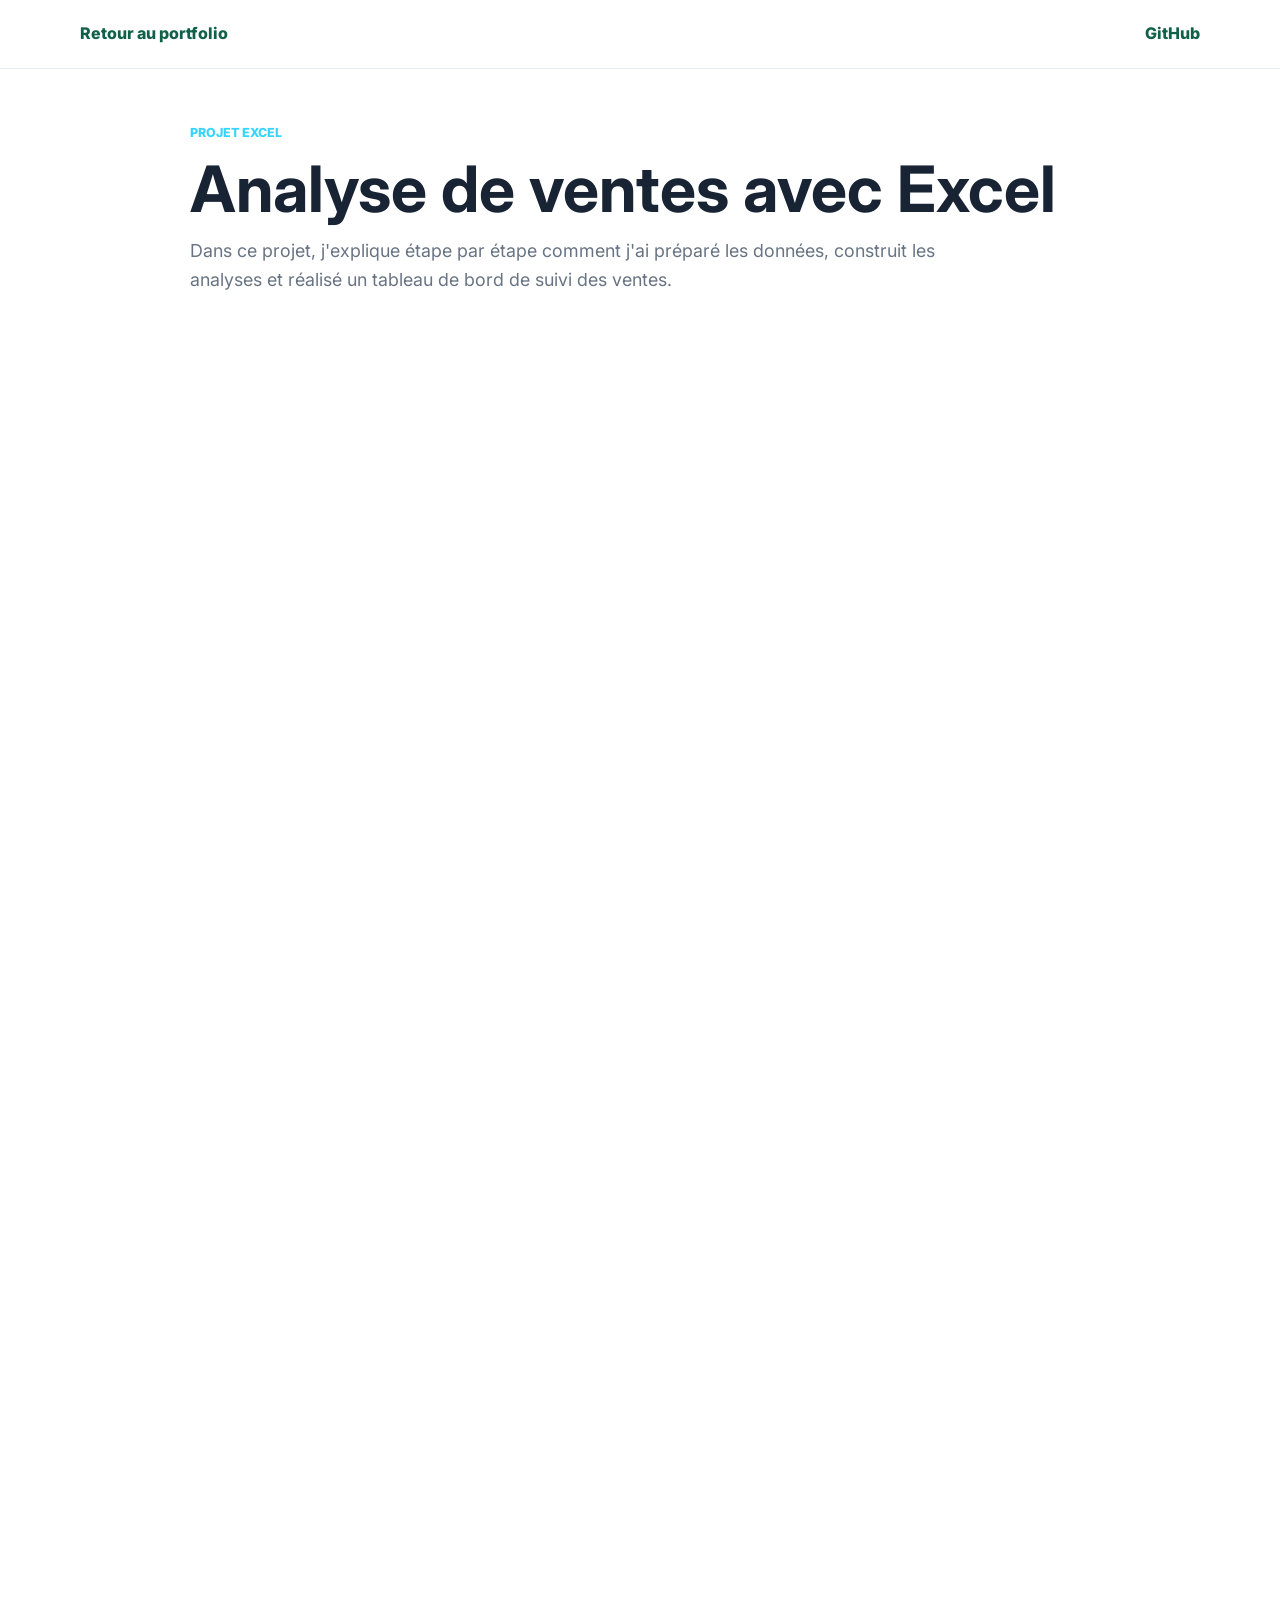
==== projects/ventes-excel/index.html @ cf4b1bf0 "Organise portfolio project structure" ====
﻿<!DOCTYPE html>
<html lang="fr">
  <head>
    <meta charset="UTF-8" />
    <meta name="viewport" content="width=device-width, initial-scale=1.0" />
    <meta
      name="description"
      content="Projet Excel d'analyse de ventes : explication pas a pas avec captures du fichier et du tableau de bord."
    />
    <title>Projet Excel | Analyse de ventes</title>
    <link rel="preconnect" href="https://fonts.googleapis.com" />
    <link rel="preconnect" href="https://fonts.gstatic.com" crossorigin />
    <link
      href="https://fonts.googleapis.com/css2?family=Inter:wght@400;500;600;700;800&display=swap"
      rel="stylesheet"
    />
    <link rel="stylesheet" href="../../style.css" />
  </head>
  <body class="simple-case-page">
    <header class="simple-case-header">
      <div class="container simple-case-header__inner">
        <a href="../../index.html#projects" class="simple-back-link">Retour au portfolio</a>
        <a
          href="https://github.com/moisevictoire/Sales-Analysis-Excel"
          target="_blank"
          rel="noreferrer"
          class="simple-back-link"
        >GitHub</a>
      </div>
    </header>

    <main class="simple-case">
      <section class="container simple-case-intro">
        <p class="eyebrow">Projet Excel</p>
        <h1>Analyse de ventes avec Excel</h1>
        <p>
          Dans ce projet, j'explique étape par étape comment j'ai préparé les
          données, construit les analyses et réalisé un tableau de bord de suivi
          des ventes.
        </p>
      </section>

      <section class="container simple-step">
        <div class="simple-step__text">
          <p>
            <strong>L'objectif :</strong> pour ce projet, j'ai utilisé un dataset
            provenant de Kaggle afin de m'entraîner sur un cas concret d'analyse
            commerciale.
          </p>
          <p>
            Mon but était de transformer des données brutes en un tableau de bord
            simple à lire, capable d'aider à suivre le chiffre d'affaires, les
            volumes vendus, la rentabilité et les zones géographiques les plus
            performantes.
          </p>
        </div>
        <figure class="simple-step__image">
          <img src="images/donnees-brutes-tableur.png" alt="Données brutes du projet Excel" />
        </figure>
      </section>

      <section class="container simple-step">
        <div class="simple-step__text">
          <p>
            <strong>Présentation des colonnes :</strong> le fichier contient des
            informations utiles pour comprendre les ventes : les produits, les
            catégories, les pays ou régions, les quantités vendues, le chiffre
            d'affaires, les coûts et les bénéfices.
          </p>
          <p>
            Ces colonnes m'ont permis de construire plusieurs axes d'analyse :
            performance commerciale, rentabilité, répartition géographique et
            comparaison des produits.
          </p>
        </div>
        <figure class="simple-step__image">
          <img src="images/avant-formatage.png" alt="Aperçu des colonnes avant formatage" />
        </figure>
      </section>

      <section class="container simple-step">
        <div class="simple-step__text">
          <p>
            <strong>Formatage du fichier :</strong> j'ai commencé par rendre le
            fichier plus lisible afin d'avoir une meilleure vision des colonnes,
            des valeurs et des champs à analyser.
          </p>
          <p>
            Cette étape permet de passer d'un fichier brut à une base plus claire
            pour la suite de l'analyse.
          </p>
        </div>
        <figure class="simple-step__image">
          <img src="images/formats-fichier.png" alt="Formatage du fichier Excel" />
        </figure>
      </section>

      <section class="container simple-step">
        <div class="simple-step__text">
          <p>
            <strong>Renommage et colonnes calculées :</strong> j'ai renommé les
            colonnes pour les rendre plus compréhensibles, puis ajouté des colonnes
            utiles pour faciliter les calculs et les regroupements.
          </p>
          <p>
            Cette préparation rend les tableaux croisés dynamiques plus simples à
            construire et plus faciles à expliquer.
          </p>
        </div>
        <figure class="simple-step__image">
          <img
            src="images/colonne-renommee-colonne-calculee.png"
            alt="Renommage des colonnes et colonnes calculées dans Excel"
          />
        </figure>
      </section>

      <section class="container simple-step">
        <div class="simple-step__text">
          <p>
            <strong>Tableaux croisés dynamiques :</strong> j'ai utilisé les TCD
            pour résumer les ventes et obtenir rapidement des indicateurs utiles.
          </p>
          <p>
            Les tableaux croisés permettent de comparer les résultats par catégorie,
            zone ou période sans modifier la base de données source.
          </p>
        </div>
        <figure class="simple-step__image">
          <img src="images/tcd-resume.png" alt="Résumé des tableaux croisés dynamiques du projet Excel" />
        </figure>
      </section>

      <section class="container simple-step">
        <div class="simple-step__text">
          <p>
            <strong>Analyse de la rentabilité :</strong> cette étape m'a permis de
            comparer les ventes, les coûts et les marges pour identifier les axes
            les plus rentables.
          </p>
          <p>
            L'objectif est de ne pas regarder seulement le volume de ventes, mais
            aussi la performance réelle générée par l'activité.
          </p>
        </div>
        <figure class="simple-step__image">
          <img src="images/analyse-rentabilite.png" alt="Analyse de la rentabilité dans Excel" />
        </figure>
      </section>

      <section class="container simple-step">
        <div class="simple-step__text">
          <p>
            <strong>Analyse géographique :</strong> j'ai ensuite observé la
            performance commerciale par zone afin de repérer les régions les plus
            fortes et celles qui nécessitent plus d'attention.
          </p>
          <p>
            Cette lecture géographique aide à comprendre où se concentrent les
            opportunités commerciales.
          </p>
        </div>
        <figure class="simple-step__image">
          <img
            src="images/analyse-geo-performance-commerciale.png"
            alt="Analyse géographique et performance commerciale"
          />
        </figure>
      </section>

      <section class="container simple-step">
        <div class="simple-step__text">
          <p>
            <strong>Tableau de bord final :</strong> après la préparation et les
            analyses, j'ai créé un dashboard pour visualiser rapidement les
            indicateurs principaux du projet.
          </p>
          <p>
            Le tableau de bord permet d'identifier les tendances, les produits les
            plus vendus et les informations utiles pour prendre de meilleures
            décisions commerciales.
          </p>
        </div>
        <figure class="simple-step__image">
          <img src="images/tableau-bord.png" alt="Tableau de bord final du projet Excel" />
        </figure>
      </section>
    </main>
  </body>
</html>
---- style.css ----
﻿:root {
  --bg: #07111f;
  --surface: #0d1b2e;
  --surface-soft: #12233a;
  --text: #f8fbff;
  --muted: #a9b7c9;
  --line: rgba(255, 255, 255, 0.12);
  --accent: #36d5ff;
  --accent-2: #8a7cff;
  --shadow: 0 24px 70px rgba(0, 0, 0, 0.28);
  --radius: 8px;
}

[data-theme="light"] {
  --bg: #f7faff;
  --surface: #ffffff;
  --surface-soft: #eef5fb;
  --text: #0a1524;
  --muted: #5b6a7e;
  --line: rgba(9, 22, 39, 0.12);
  --shadow: 0 24px 70px rgba(25, 45, 70, 0.12);
}

* {
  box-sizing: border-box;
}

html {
  scroll-behavior: smooth;
}

body {
  margin: 0;
  background: var(--bg);
  color: var(--text);
  font-family: "Inter", Arial, sans-serif;
  line-height: 1.6;
  transition: background 0.3s ease, color 0.3s ease;
}

body.is-loading {
  overflow: hidden;
}

img {
  display: block;
  max-width: 100%;
}

a {
  color: inherit;
  text-decoration: none;
}

button,
input,
textarea {
  font: inherit;
}

.container {
  width: min(1120px, calc(100% - 40px));
  margin-inline: auto;
}

.loader {
  position: fixed;
  inset: 0;
  z-index: 1000;
  display: grid;
  place-items: center;
  background: #07111f;
  transition: opacity 0.4s ease, visibility 0.4s ease;
}

.loader.is-hidden {
  opacity: 0;
  visibility: hidden;
}

.loader__mark {
  display: flex;
  align-items: end;
  gap: 8px;
  height: 54px;
}

.loader__mark span {
  width: 10px;
  border-radius: 999px;
  background: linear-gradient(180deg, var(--accent), var(--accent-2));
  animation: loaderPulse 0.8s ease-in-out infinite alternate;
}

.loader__mark span:nth-child(1) {
  height: 24px;
}

.loader__mark span:nth-child(2) {
  height: 42px;
  animation-delay: 0.12s;
}

.loader__mark span:nth-child(3) {
  height: 32px;
  animation-delay: 0.24s;
}

@keyframes loaderPulse {
  from {
    transform: scaleY(0.5);
    opacity: 0.45;
  }

  to {
    transform: scaleY(1);
    opacity: 1;
  }
}

.site-header {
  position: sticky;
  top: 0;
  z-index: 100;
  border-bottom: 1px solid transparent;
  background: rgba(7, 17, 31, 0.7);
  backdrop-filter: blur(18px);
  transition: border-color 0.3s ease, background 0.3s ease;
}

[data-theme="light"] .site-header {
  background: rgba(247, 250, 255, 0.78);
}

.site-header.is-scrolled {
  border-color: var(--line);
}

.nav {
  width: min(1180px, calc(100% - 32px));
  min-height: 76px;
  margin-inline: auto;
  display: flex;
  align-items: center;
  justify-content: space-between;
  gap: 20px;
}

.brand,
.nav-menu,
.hero__actions,
.filters,
.contact-links,
.footer__inner {
  display: flex;
  align-items: center;
}

.brand {
  gap: 10px;
  font-weight: 800;
}

.brand__mark {
  display: grid;
  place-items: center;
  width: 42px;
  aspect-ratio: 1;
  border: 1px solid var(--line);
  border-radius: var(--radius);
  background: linear-gradient(135deg, rgba(54, 213, 255, 0.2), rgba(138, 124, 255, 0.18));
  color: var(--accent);
}

.nav-menu {
  gap: 24px;
  color: var(--muted);
  font-size: 0.94rem;
  font-weight: 600;
}

.nav-menu a {
  transition: color 0.2s ease;
}

.nav-menu a:hover {
  color: var(--text);
}

.theme-toggle,
.nav-toggle,
.back-to-top {
  border: 1px solid var(--line);
  background: var(--surface);
  color: var(--text);
  cursor: pointer;
}

.theme-toggle {
  width: 42px;
  aspect-ratio: 1;
  border-radius: var(--radius);
}

.nav-toggle {
  display: none;
  width: 42px;
  aspect-ratio: 1;
  border-radius: var(--radius);
}

.nav-toggle span {
  display: block;
  width: 18px;
  height: 2px;
  margin: 5px auto;
  background: var(--text);
}

.section {
  padding: 104px 0;
}

.hero {
  position: relative;
  min-height: calc(100vh - 76px);
  display: grid;
  align-items: center;
  overflow: hidden;
}

.hero__background {
  position: absolute;
  inset: 0;
  pointer-events: none;
  background:
    radial-gradient(circle at 82% 20%, rgba(54, 213, 255, 0.2), transparent 28%),
    radial-gradient(circle at 20% 80%, rgba(138, 124, 255, 0.16), transparent 26%),
    linear-gradient(180deg, transparent, rgba(255, 255, 255, 0.03));
}

.hero__grid {
  position: relative;
  display: grid;
  grid-template-columns: minmax(0, 1.05fr) minmax(320px, 0.95fr);
  align-items: center;
  gap: 68px;
}

.eyebrow {
  margin: 0 0 14px;
  color: var(--accent);
  font-size: 0.78rem;
  font-weight: 800;
  letter-spacing: 0;
  text-transform: uppercase;
}

h1,
h2,
h3,
p {
  margin-top: 0;
}

h1 {
  margin-bottom: 12px;
  font-size: clamp(3rem, 7vw, 5.8rem);
  line-height: 0.95;
  letter-spacing: 0;
}

h2 {
  margin-bottom: 0;
  font-size: clamp(2rem, 4vw, 3.15rem);
  line-height: 1.08;
  letter-spacing: 0;
}

h3 {
  margin-bottom: 10px;
  font-size: 1.12rem;
  line-height: 1.25;
}

.hero__title {
  margin-bottom: 22px;
  color: var(--accent);
  font-size: clamp(1.1rem, 2vw, 1.4rem);
  font-weight: 800;
}

.hero__lead {
  max-width: 650px;
  margin-bottom: 34px;
  color: var(--muted);
  font-size: 1.12rem;
}

.hero__actions {
  flex-wrap: wrap;
  gap: 14px;
}

.btn {
  display: inline-flex;
  align-items: center;
  justify-content: center;
  min-height: 48px;
  padding: 0 20px;
  border: 1px solid transparent;
  border-radius: var(--radius);
  font-weight: 800;
  transition: transform 0.2s ease, box-shadow 0.2s ease, border-color 0.2s ease;
}

.btn:hover {
  transform: translateY(-2px);
}

.btn--primary {
  background: linear-gradient(135deg, var(--accent), var(--accent-2));
  color: #06101d;
  box-shadow: 0 18px 45px rgba(54, 213, 255, 0.22);
}

.btn--secondary {
  border-color: var(--line);
  background: rgba(255, 255, 255, 0.04);
}

.hero__visual {
  position: relative;
  min-height: 560px;
}

.portrait-card {
  position: absolute;
  inset: 20px 34px 30px 20px;
  overflow: hidden;
  border: 1px solid var(--line);
  border-radius: var(--radius);
  background: var(--surface);
  box-shadow: var(--shadow);
}

.portrait-card img {
  width: 100%;
  height: 100%;
  object-fit: cover;
  filter: saturate(0.9) contrast(1.04);
}

.portrait-card::after {
  content: "";
  position: absolute;
  inset: 0;
  background: linear-gradient(180deg, transparent 42%, rgba(7, 17, 31, 0.84));
}

.portrait-card__badge,
.metric-panel {
  position: absolute;
  z-index: 2;
  border: 1px solid var(--line);
  border-radius: var(--radius);
  background: rgba(13, 27, 46, 0.82);
  backdrop-filter: blur(16px);
}

.portrait-card__badge {
  left: 22px;
  right: 22px;
  bottom: 22px;
  padding: 16px;
}

.portrait-card__badge span {
  color: var(--accent);
  font-size: 0.78rem;
  font-weight: 800;
  text-transform: uppercase;
}

.portrait-card__badge strong {
  display: block;
  margin-top: 4px;
}

.metric-panel {
  right: 0;
  bottom: 86px;
  width: 190px;
  padding: 16px;
  box-shadow: var(--shadow);
}

.metric-panel__row {
  display: flex;
  justify-content: space-between;
  margin-bottom: 14px;
  color: var(--muted);
}

.metric-panel__row strong {
  color: var(--accent);
}

.sparkline {
  display: flex;
  align-items: end;
  gap: 7px;
  height: 70px;
}

.sparkline span {
  flex: 1;
  border-radius: 999px 999px 0 0;
  background: linear-gradient(180deg, var(--accent), var(--accent-2));
}

.stats {
  border-block: 1px solid var(--line);
  background: var(--surface);
  padding: 30px 0;
}

.stats__grid {
  display: grid;
  grid-template-columns: repeat(4, 1fr);
  gap: 16px;
}

.stat {
  padding: 20px;
  border: 1px solid var(--line);
  border-radius: var(--radius);
  background: rgba(255, 255, 255, 0.03);
}

.stat strong {
  display: block;
  color: var(--accent);
  font-size: 2rem;
  line-height: 1;
}

.stat span {
  color: var(--muted);
  font-size: 0.92rem;
}

.section-grid {
  display: grid;
  grid-template-columns: 0.9fr 1.1fr;
  gap: 72px;
}

.section-copy {
  color: var(--muted);
  font-size: 1.05rem;
}

.section-copy p:last-child,
.contact__content p:last-child {
  margin-bottom: 0;
}

.section--muted {
  background: var(--surface);
}

.section-heading--center {
  max-width: 720px;
  margin: 0 auto 42px;
  text-align: center;
}

.section-heading--split {
  display: flex;
  align-items: end;
  justify-content: space-between;
  gap: 24px;
  margin-bottom: 42px;
}

.section-heading--split h2 {
  max-width: 760px;
}

.skills-grid {
  display: grid;
  grid-template-columns: repeat(3, 1fr);
  gap: 18px;
}

.skill-card {
  padding: 22px;
  border: 1px solid var(--line);
  border-radius: var(--radius);
  background: var(--bg);
}

.skill-card__top {
  display: flex;
  align-items: center;
  justify-content: space-between;
  gap: 16px;
  margin-bottom: 18px;
}

.skill-card__top h3 {
  margin: 0;
}

.skill-card__top span {
  color: var(--accent);
  font-weight: 800;
}

.skill-bar {
  height: 9px;
  overflow: hidden;
  border-radius: 999px;
  background: rgba(255, 255, 255, 0.08);
}

.skill-bar span {
  display: block;
  width: 0;
  height: 100%;
  border-radius: inherit;
  background: linear-gradient(90deg, var(--accent), var(--accent-2));
  transition: width 1.1s cubic-bezier(0.2, 0.8, 0.2, 1);
}

.skill-card.is-visible .skill-bar span {
  width: var(--skill-width);
}

.skill-tags {
  display: flex;
  flex-wrap: wrap;
  justify-content: center;
  gap: 12px;
  margin-top: 30px;
}

.skill-tags span,
.stack span {
  border: 1px solid var(--line);
  border-radius: 999px;
  color: var(--muted);
  font-size: 0.86rem;
}

.skill-tags span {
  padding: 9px 13px;
  background: rgba(255, 255, 255, 0.03);
}

.filters {
  flex-wrap: wrap;
  gap: 8px;
}

.filter-btn {
  min-height: 40px;
  padding: 0 14px;
  border: 1px solid var(--line);
  border-radius: var(--radius);
  background: transparent;
  color: var(--muted);
  cursor: pointer;
  font-weight: 800;
  transition: background 0.2s ease, color 0.2s ease, border-color 0.2s ease;
}

.filter-btn:hover,
.filter-btn.is-active {
  border-color: rgba(54, 213, 255, 0.55);
  background: rgba(54, 213, 255, 0.12);
  color: var(--text);
}

.projects-grid {
  display: grid;
  grid-template-columns: repeat(2, 1fr);
  gap: 22px;
}

.project-card {
  overflow: hidden;
  border: 1px solid var(--line);
  border-radius: var(--radius);
  background: var(--surface);
  box-shadow: var(--shadow);
  transition: transform 0.25s ease, border-color 0.25s ease, opacity 0.25s ease;
}

.project-card:hover {
  transform: translateY(-6px);
  border-color: rgba(54, 213, 255, 0.45);
}

.project-card.is-hidden {
  display: none;
}

.project-visual {
  position: relative;
  height: 230px;
  overflow: hidden;
  background:
    linear-gradient(135deg, rgba(54, 213, 255, 0.24), rgba(138, 124, 255, 0.2)),
    var(--surface-soft);
}

.project-visual--images {
  display: grid;
  grid-template-columns: 1fr 1fr;
  gap: 10px;
  padding: 14px;
}

.project-visual--single-image {
  padding: 0;
}

.project-image {
  width: 100%;
  height: 100%;
  min-height: 0;
  object-fit: cover;
  object-position: center top;
  border: 1px solid rgba(255, 255, 255, 0.18);
  border-radius: var(--radius);
  background: var(--surface);
}

.mockup-window {
  position: absolute;
  top: 22px;
  left: 22px;
  display: flex;
  gap: 6px;
}

.mockup-window span {
  width: 8px;
  aspect-ratio: 1;
  border-radius: 50%;
  background: rgba(255, 255, 255, 0.75);
}

.mockup-kpis {
  position: absolute;
  top: 58px;
  left: 22px;
  right: 22px;
  display: grid;
  grid-template-columns: repeat(2, 1fr);
  gap: 12px;
}

.mockup-kpis strong,
.query-card {
  border-radius: var(--radius);
  background: rgba(7, 17, 31, 0.68);
  color: white;
  padding: 16px;
}

.mockup-bars {
  position: absolute;
  left: 24px;
  right: 24px;
  bottom: 24px;
  display: flex;
  align-items: end;
  gap: 12px;
  height: 86px;
}

.mockup-bars span {
  flex: 1;
  border-radius: 6px 6px 0 0;
  background: rgba(255, 255, 255, 0.8);
}

.mockup-bars span:nth-child(1) {
  height: 45%;
}

.mockup-bars span:nth-child(2) {
  height: 72%;
}

.mockup-bars span:nth-child(3) {
  height: 56%;
}

.mockup-bars span:nth-child(4) {
  height: 90%;
}

.cluster {
  position: absolute;
  border-radius: 50%;
  background: rgba(255, 255, 255, 0.78);
  box-shadow: 0 0 0 18px rgba(255, 255, 255, 0.08);
}

.cluster--one {
  width: 72px;
  top: 54px;
  left: 62px;
  aspect-ratio: 1;
}

.cluster--two {
  width: 94px;
  right: 70px;
  top: 76px;
  aspect-ratio: 1;
}

.cluster--three {
  width: 54px;
  left: 44%;
  bottom: 44px;
  aspect-ratio: 1;
}

.mockup-line {
  position: absolute;
  left: 12%;
  right: 12%;
  bottom: 34px;
  height: 3px;
  background: rgba(255, 255, 255, 0.7);
  transform: rotate(-8deg);
}

.mockup-donut {
  position: absolute;
  left: 42px;
  top: 42px;
  width: 112px;
  aspect-ratio: 1;
  border-radius: 50%;
  background: conic-gradient(#fff 0 62%, rgba(255, 255, 255, 0.25) 62% 100%);
}

.mockup-donut::after {
  content: "";
  position: absolute;
  inset: 28px;
  border-radius: 50%;
  background: var(--surface-soft);
}

.mockup-table {
  position: absolute;
  right: 34px;
  top: 54px;
  width: 42%;
  display: grid;
  gap: 10px;
}

.mockup-table span,
.mockup-grid span {
  height: 14px;
  border-radius: 999px;
  background: rgba(255, 255, 255, 0.72);
}

.query-card {
  position: absolute;
  top: 42px;
  left: 34px;
  right: 34px;
  font-weight: 800;
}

.mockup-grid {
  position: absolute;
  left: 34px;
  right: 34px;
  bottom: 34px;
  display: grid;
  grid-template-columns: repeat(2, 1fr);
  gap: 12px;
}

.excel-sheet {
  position: absolute;
  top: 26px;
  left: 24px;
  width: 54%;
  display: grid;
  grid-template-columns: repeat(4, 1fr);
  gap: 7px;
  padding: 14px;
  border-radius: var(--radius);
  background: rgba(7, 17, 31, 0.62);
}

.excel-sheet span {
  height: 18px;
  border-radius: 4px;
  background: rgba(255, 255, 255, 0.68);
}

.excel-sheet span:nth-child(4n + 1) {
  background: rgba(54, 213, 255, 0.86);
}

.excel-chart {
  position: absolute;
  right: 26px;
  bottom: 26px;
  display: flex;
  align-items: end;
  gap: 8px;
  width: 34%;
  height: 112px;
  padding: 12px;
  border-radius: var(--radius);
  background: rgba(7, 17, 31, 0.54);
}

.excel-chart span {
  flex: 1;
  border-radius: 5px 5px 0 0;
  background: linear-gradient(180deg, #ffffff, rgba(255, 255, 255, 0.55));
}

.excel-kpi {
  position: absolute;
  left: 24px;
  bottom: 26px;
  min-width: 124px;
  padding: 12px 14px;
  border-radius: var(--radius);
  background: rgba(7, 17, 31, 0.68);
  color: white;
}

.excel-kpi small {
  display: block;
  color: rgba(255, 255, 255, 0.72);
  font-weight: 700;
}

.excel-kpi strong {
  display: block;
  font-size: 1.5rem;
  line-height: 1.1;
}

.project-card__body {
  padding: 24px;
}

.project-card__type {
  margin-bottom: 8px;
  color: var(--accent);
  font-size: 0.8rem;
  font-weight: 800;
  text-transform: uppercase;
}

.project-card__body p {
  color: var(--muted);
}

.stack {
  display: flex;
  flex-wrap: wrap;
  gap: 8px;
  margin: 18px 0 22px;
}

.stack span {
  padding: 6px 10px;
}

.project-link {
  color: var(--accent);
  font-weight: 800;
}


.project-status {
  display: inline-flex;
  align-items: center;
  justify-content: center;
  min-height: 40px;
  padding: 0 13px;
  border: 1px solid rgba(54, 213, 255, 0.38);
  border-radius: var(--radius);
  background: rgba(54, 213, 255, 0.1);
  color: var(--accent);
  font-weight: 800;
}
.project-actions {
  display: flex;
  flex-wrap: wrap;
  gap: 12px;
}

.project-actions .project-link {
  display: inline-flex;
  align-items: center;
  justify-content: center;
  min-height: 40px;
  padding: 0 13px;
  border-radius: var(--radius);
  background: rgba(54, 213, 255, 0.12);
}

.project-actions .project-link--outline {
  border: 1px solid var(--line);
  background: transparent;
  color: var(--text);
}

.case-nav {
  position: static;
  opacity: 1;
  visibility: visible;
  transform: none;
}

.case-hero {
  padding: 92px 0 76px;
  background:
    radial-gradient(circle at 80% 20%, rgba(54, 213, 255, 0.18), transparent 30%),
    var(--bg);
}

.case-hero__grid {
  display: grid;
  grid-template-columns: 0.85fr 1.15fr;
  align-items: center;
  gap: 42px;
}

.case-actions {
  display: flex;
  flex-wrap: wrap;
  gap: 14px;
}

.case-hero__image,
.case-gallery figure {
  overflow: hidden;
  margin: 0;
  border: 1px solid var(--line);
  border-radius: var(--radius);
  background: var(--surface);
  box-shadow: var(--shadow);
}

.case-hero__image img {
  width: 100%;
  height: 430px;
  object-fit: cover;
  object-position: center top;
}

.case-summary {
  display: grid;
  grid-template-columns: repeat(3, 1fr);
  gap: 18px;
}

.case-summary article,
.case-steps article {
  padding: 24px;
  border: 1px solid var(--line);
  border-radius: var(--radius);
  background: var(--bg);
}

.case-summary span {
  display: block;
  margin-bottom: 8px;
  color: var(--accent);
  font-size: 0.78rem;
  font-weight: 800;
  text-transform: uppercase;
}

.case-summary strong {
  display: block;
  margin-bottom: 8px;
  color: var(--text);
  font-size: 1.1rem;
}

.case-summary p,
.case-steps p,
.case-closing p {
  margin-bottom: 0;
  color: var(--muted);
}

.case-content {
  display: grid;
  grid-template-columns: 0.8fr 1.2fr;
  gap: 42px;
}

.case-steps {
  display: grid;
  gap: 16px;
}

.case-gallery {
  display: grid;
  grid-template-columns: repeat(3, 1fr);
  gap: 18px;
}

.case-gallery img {
  width: 100%;
  height: 230px;
  object-fit: cover;
  object-position: center top;
}

.case-gallery figcaption {
  padding: 14px 16px;
  color: var(--muted);
  font-weight: 700;
}

.case-closing {
  max-width: 820px;
}

.case-closing h2 {
  margin-bottom: 18px;
}

.simple-case-page {
  background: #ffffff;
  color: #263241;
}

.simple-case-header {
  position: sticky;
  top: 0;
  z-index: 20;
  border-bottom: 1px solid #e6ebf2;
  background: rgba(255, 255, 255, 0.92);
  backdrop-filter: blur(14px);
}

.simple-case-header__inner {
  min-height: 68px;
  display: flex;
  align-items: center;
  justify-content: space-between;
  gap: 16px;
}

.simple-back-link {
  color: #116149;
  font-weight: 800;
}

.simple-case {
  padding: 54px 0 80px;
}

.simple-case-intro {
  max-width: 900px;
  margin-bottom: 42px;
}

.simple-case-intro h1 {
  margin-bottom: 16px;
  color: #182333;
  font-size: clamp(2.2rem, 5vw, 4.2rem);
  line-height: 1;
}

.simple-case-intro p:not(.eyebrow) {
  max-width: 760px;
  color: #687483;
  font-size: 1.12rem;
}

.simple-step {
  display: grid;
  grid-template-columns: minmax(280px, 0.75fr) minmax(420px, 1.25fr);
  gap: 44px;
  align-items: start;
  padding: 34px 0;
}

.simple-step + .simple-step {
  border-top: 1px solid #edf1f6;
}

.simple-step__text {
  color: #687483;
  font-size: 1.08rem;
  line-height: 1.78;
}

.simple-step__text strong {
  color: #56616f;
  font-weight: 800;
}

.simple-step__image {
  margin: 0;
  overflow: hidden;
  border: 1px solid #e0e7ef;
  border-radius: 8px;
  background: #f7fafc;
}

.simple-step__image img {
  width: 100%;
  max-height: 560px;
  object-fit: contain;
  object-position: center top;
  background: #ffffff;
}

.timeline {
  position: relative;
  max-width: 820px;
  margin: 0 auto;
}

.timeline::before {
  content: "";
  position: absolute;
  top: 8px;
  bottom: 8px;
  left: 15px;
  width: 1px;
  background: var(--line);
}

.timeline-item {
  position: relative;
  display: grid;
  grid-template-columns: 32px 1fr;
  gap: 22px;
  padding-bottom: 32px;
}

.timeline-item:last-child {
  padding-bottom: 0;
}

.timeline-dot {
  position: relative;
  z-index: 1;
  width: 31px;
  aspect-ratio: 1;
  border: 8px solid var(--surface);
  border-radius: 50%;
  background: linear-gradient(135deg, var(--accent), var(--accent-2));
}

.timeline-item div {
  padding: 22px;
  border: 1px solid var(--line);
  border-radius: var(--radius);
  background: var(--bg);
}

.timeline-item p {
  margin: 0;
  color: var(--muted);
}

.contact__grid {
  display: grid;
  grid-template-columns: 0.9fr 1.1fr;
  gap: 42px;
  align-items: start;
}

.contact__content p {
  color: var(--muted);
}

.contact-links {
  flex-wrap: wrap;
  gap: 10px;
  margin-top: 26px;
}

.contact-links a {
  display: inline-flex;
  align-items: center;
  gap: 8px;
  padding: 10px 13px;
  border: 1px solid var(--line);
  border-radius: var(--radius);
  color: var(--muted);
  transition: color 0.2s ease, border-color 0.2s ease;
}

.contact-links a:hover {
  border-color: rgba(54, 213, 255, 0.5);
  color: var(--text);
}

.contact-form {
  display: grid;
  gap: 16px;
  padding: 26px;
  border: 1px solid var(--line);
  border-radius: var(--radius);
  background: var(--surface);
  box-shadow: var(--shadow);
}

.contact-form label {
  display: grid;
  gap: 8px;
  color: var(--muted);
  font-size: 0.92rem;
  font-weight: 700;
}

.contact-form input,
.contact-form textarea {
  width: 100%;
  border: 1px solid var(--line);
  border-radius: var(--radius);
  background: var(--bg);
  color: var(--text);
  outline: none;
  padding: 13px 14px;
  transition: border-color 0.2s ease, box-shadow 0.2s ease;
}

.contact-form textarea {
  resize: vertical;
}

.contact-form input:focus,
.contact-form textarea:focus {
  border-color: rgba(54, 213, 255, 0.7);
  box-shadow: 0 0 0 4px rgba(54, 213, 255, 0.12);
}

.form-status {
  min-height: 24px;
  margin: 0;
  color: var(--accent);
  font-weight: 700;
}

.footer {
  border-top: 1px solid var(--line);
  padding: 34px 0 24px;
  color: var(--muted);
}

.footer__inner {
  display: grid;
  grid-template-columns: 1fr 1.2fr 1fr;
  align-items: start;
  justify-content: space-between;
  gap: 28px;
}
.footer__inner--closing {
  display: block;
}

.footer__closing {
  max-width: 780px;
}

.footer__closing p {
  margin: 0;
}

.footer__closing p + p {
  margin-top: 10px;
}

.footer__thanks {
  color: var(--text);
  font-size: 1.08rem;
  font-weight: 800;
}

.footer__brand {
  display: inline-block;
  margin-bottom: 4px;
  color: var(--text);
  font-size: 1.08rem;
  font-weight: 800;
}

.footer p,
.footer__contact {
  margin: 0;
}

.footer__contact {
  display: grid;
  gap: 6px;
  font-style: normal;
}

.footer__contact a {
  display: inline-flex;
  align-items: center;
  gap: 8px;
}

.footer a {
  font-weight: 800;
}

.footer__contact a,
.footer__links a,
.footer__bottom a {
  transition: color 0.2s ease;
}

.footer__contact a:hover,
.footer__links a:hover,
.footer__bottom a:hover {
  color: var(--accent);
}

.footer__links {
  display: flex;
  flex-wrap: wrap;
  justify-content: flex-end;
  gap: 10px;
}

.footer__links a {
  display: inline-flex;
  align-items: center;
  gap: 8px;
  padding: 9px 12px;
  border: 1px solid var(--line);
  border-radius: var(--radius);
}

.link-icon {
  width: 17px;
  min-width: 17px;
  height: 17px;
  fill: none;
  stroke: currentColor;
  stroke-linecap: round;
  stroke-linejoin: round;
  stroke-width: 1.9;
}

.link-icon path:first-child:last-child,
.footer__links a[href*="github"] .link-icon,
.contact-links a[href*="github"] .link-icon {
  fill: currentColor;
  stroke: none;
}

.footer__bottom {
  display: flex;
  align-items: center;
  justify-content: space-between;
  gap: 16px;
  margin-top: 26px;
  padding-top: 20px;
  border-top: 1px solid var(--line);
  font-size: 0.9rem;
}

.back-to-top {
  position: fixed;
  right: 20px;
  bottom: 20px;
  z-index: 80;
  display: grid;
  place-items: center;
  width: 44px;
  aspect-ratio: 1;
  border-radius: var(--radius);
  opacity: 0;
  visibility: hidden;
  transform: translateY(12px);
  transition: opacity 0.2s ease, visibility 0.2s ease, transform 0.2s ease;
}

.back-to-top.is-visible {
  opacity: 1;
  visibility: visible;
  transform: translateY(0);
}

.reveal {
  opacity: 0;
  transform: translateY(22px);
  transition: opacity 0.7s ease, transform 0.7s ease;
}

.reveal.is-visible {
  opacity: 1;
  transform: translateY(0);
}

@media (max-width: 900px) {
  .nav-toggle {
    display: block;
  }

  .brand__text {
    display: none;
  }

  .nav-menu {
    position: fixed;
    top: 76px;
    left: 16px;
    right: 16px;
    display: grid;
    gap: 0;
    border: 1px solid var(--line);
    border-radius: var(--radius);
    background: var(--surface);
    box-shadow: var(--shadow);
    opacity: 0;
    visibility: hidden;
    transform: translateY(-10px);
    transition: opacity 0.2s ease, visibility 0.2s ease, transform 0.2s ease;
  }

  .nav-menu.is-open {
    opacity: 1;
    visibility: visible;
    transform: translateY(0);
  }

  .nav-menu a {
    padding: 14px 16px;
    border-bottom: 1px solid var(--line);
  }

  .nav-menu a:last-child {
    border-bottom: 0;
  }

  .hero {
    min-height: auto;
    padding-top: 70px;
  }

  .hero__grid,
  .section-grid,
  .contact__grid {
    grid-template-columns: 1fr;
  }

  .hero__grid {
    gap: 42px;
  }

  .hero__visual {
    min-height: 520px;
  }

  .stats__grid,
  .skills-grid,
  .projects-grid {
    grid-template-columns: repeat(2, 1fr);
  }

  .section-heading--split {
    align-items: start;
    flex-direction: column;
  }

  .footer__inner {
    grid-template-columns: 1fr;
  }

  .footer__links {
    justify-content: flex-start;
  }

  .case-hero__grid,
  .case-content {
    grid-template-columns: 1fr;
  }

  .case-summary,
  .case-gallery {
    grid-template-columns: 1fr;
  }

  .case-hero__image img,
  .case-gallery img {
    height: auto;
  }

  .simple-step {
    grid-template-columns: 1fr;
    gap: 22px;
  }
}

@media (max-width: 620px) {
  .container {
    width: min(100% - 28px, 1120px);
  }

  .section {
    padding: 76px 0;
  }

  .nav {
    width: min(100% - 24px, 1180px);
  }

  h1 {
    font-size: 3rem;
  }

  .hero__actions,
  .hero__actions .btn {
    width: 100%;
  }

  .hero__visual {
    min-height: 430px;
  }

  .portrait-card {
    inset: 0 0 24px;
  }

  .metric-panel {
    right: 12px;
    bottom: 42px;
    width: 170px;
  }

  .stats__grid,
  .skills-grid,
  .projects-grid {
    grid-template-columns: 1fr;
  }

  .project-visual {
    height: 210px;
  }

  .footer__inner {
    align-items: start;
    flex-direction: column;
  }

  .footer__bottom {
    align-items: start;
    flex-direction: column;
  }

  .simple-case {
    padding: 34px 0 58px;
  }

  .simple-step {
    padding: 26px 0;
  }
}

@media (prefers-reduced-motion: reduce) {
  *,
  *::before,
  *::after {
    scroll-behavior: auto !important;
    animation-duration: 0.01ms !important;
    animation-iteration-count: 1 !important;
    transition-duration: 0.01ms !important;
  }
}


.simple-progress {
  position: fixed;
  top: 0;
  left: 0;
  z-index: 100;
  width: 100%;
  height: 4px;
  background: rgba(17, 97, 73, 0.08);
}

.simple-progress span {
  display: block;
  width: 0;
  height: 100%;
  background: linear-gradient(90deg, #116149, #36d5ff);
  transition: width 0.12s ease;
}

.simple-step-counter {
  display: inline-flex;
  align-items: center;
  min-height: 38px;
  margin-top: 18px;
  padding: 0 13px;
  border: 1px solid #d6e6df;
  border-radius: 8px;
  background: #f3faf7;
  color: #116149;
  font-weight: 800;
}

.simple-step {
  opacity: 0;
  transform: translateY(24px);
  transition: opacity 0.6s ease, transform 0.6s ease;
}

.simple-step.is-visible {
  opacity: 1;
  transform: translateY(0);
}

.simple-step__text::before {
  content: attr(data-step);
}

.simple-step::before {
  content: attr(data-step);
  display: inline-flex;
  align-items: center;
  justify-content: center;
  width: 42px;
  height: 42px;
  margin-bottom: -12px;
  border-radius: 999px;
  background: #116149;
  color: #ffffff;
  font-size: 0.82rem;
  font-weight: 800;
}

.simple-step__image img {
  cursor: zoom-in;
  transition: transform 0.25s ease, filter 0.25s ease;
}

.simple-step__image:hover img {
  transform: scale(1.015);
  filter: saturate(1.05) contrast(1.02);
}

.image-modal {
  position: fixed;
  inset: 0;
  z-index: 200;
  display: grid;
  place-items: center;
  padding: 24px;
  background: rgba(12, 18, 28, 0.82);
  opacity: 0;
  visibility: hidden;
  transition: opacity 0.2s ease, visibility 0.2s ease;
}

.image-modal.is-open {
  opacity: 1;
  visibility: visible;
}

.image-modal img {
  max-width: min(1180px, 96vw);
  max-height: 88vh;
  object-fit: contain;
  border-radius: 8px;
  background: #ffffff;
  box-shadow: 0 24px 80px rgba(0, 0, 0, 0.38);
}

.image-modal__close {
  position: fixed;
  top: 18px;
  right: 18px;
  width: 44px;
  aspect-ratio: 1;
  border: 1px solid rgba(255, 255, 255, 0.28);
  border-radius: 8px;
  background: rgba(255, 255, 255, 0.12);
  color: #ffffff;
  cursor: pointer;
  font-size: 1.6rem;
  line-height: 1;
}

.simple-step {
  position: relative;
}

.simple-step::before {
  position: absolute;
  top: 34px;
  left: -58px;
  margin: 0;
}

@media (max-width: 1220px) {
  .simple-step::before {
    position: static;
    grid-column: 1 / -1;
    margin-bottom: -20px;
  }
}

.nav-menu a.is-active {
  color: var(--text);
}

.nav-menu a.is-active::after {
  transform: scaleX(1);
}

.nav-menu a {
  position: relative;
}

.nav-menu a::after {
  content: "";
  position: absolute;
  left: 0;
  right: 0;
  bottom: -8px;
  height: 2px;
  border-radius: 999px;
  background: var(--accent);
  transform: scaleX(0);
  transform-origin: center;
  transition: transform 0.2s ease;
}

.skills-grid--logos {
  grid-template-columns: repeat(3, minmax(0, 1fr));
}

.skill-card--logo {
  display: grid;
  grid-template-columns: 58px 1fr;
  align-items: center;
  gap: 16px;
  min-height: 132px;
  transition: transform 0.22s ease, border-color 0.22s ease, box-shadow 0.22s ease;
}

.skill-card--logo:hover {
  transform: translateY(-4px);
  border-color: rgba(54, 213, 255, 0.42);
  box-shadow: 0 18px 48px rgba(0, 0, 0, 0.18);
}

.skill-card--logo h3 {
  margin: 0 0 4px;
}

.skill-card--logo p {
  margin: 0;
  color: var(--muted);
  font-size: 0.92rem;
  line-height: 1.45;
}

.skill-logo {
  display: grid;
  place-items: center;
  width: 58px;
  aspect-ratio: 1;
  border-radius: 8px;
  background: rgba(255, 255, 255, 0.94);
  box-shadow: inset 0 0 0 1px rgba(255, 255, 255, 0.18);
}

.skill-logo img {
  width: 34px;
  height: 34px;
  object-fit: contain;
}

.skill-logo--python {
  background: #ffffff;
}

.skill-logo--excel {
  background: #107c41;
}

.skill-logo--sql {
  background: #ffffff;
}

.skill-logo--powerbi {
  background: #f2c811;
}

.skill-logo--tableau {
  background: #ffffff;
}

.skill-logo--r {
  background: #ffffff;
}

.skill-logo--excel img,
.skill-logo--powerbi img {
  filter: brightness(0) invert(1);
}

.project-count {
  width: 100%;
  margin: 10px 0 0;
  color: var(--muted);
  font-size: 0.9rem;
  font-weight: 700;
  text-align: right;
}

@media (max-width: 900px) {
  .nav-menu a::after {
    display: none;
  }

  .project-count {
    text-align: left;
  }
}

@media (max-width: 620px) {
  .skill-card--logo {
    grid-template-columns: 52px 1fr;
  }

  .skill-logo {
    width: 52px;
  }
}
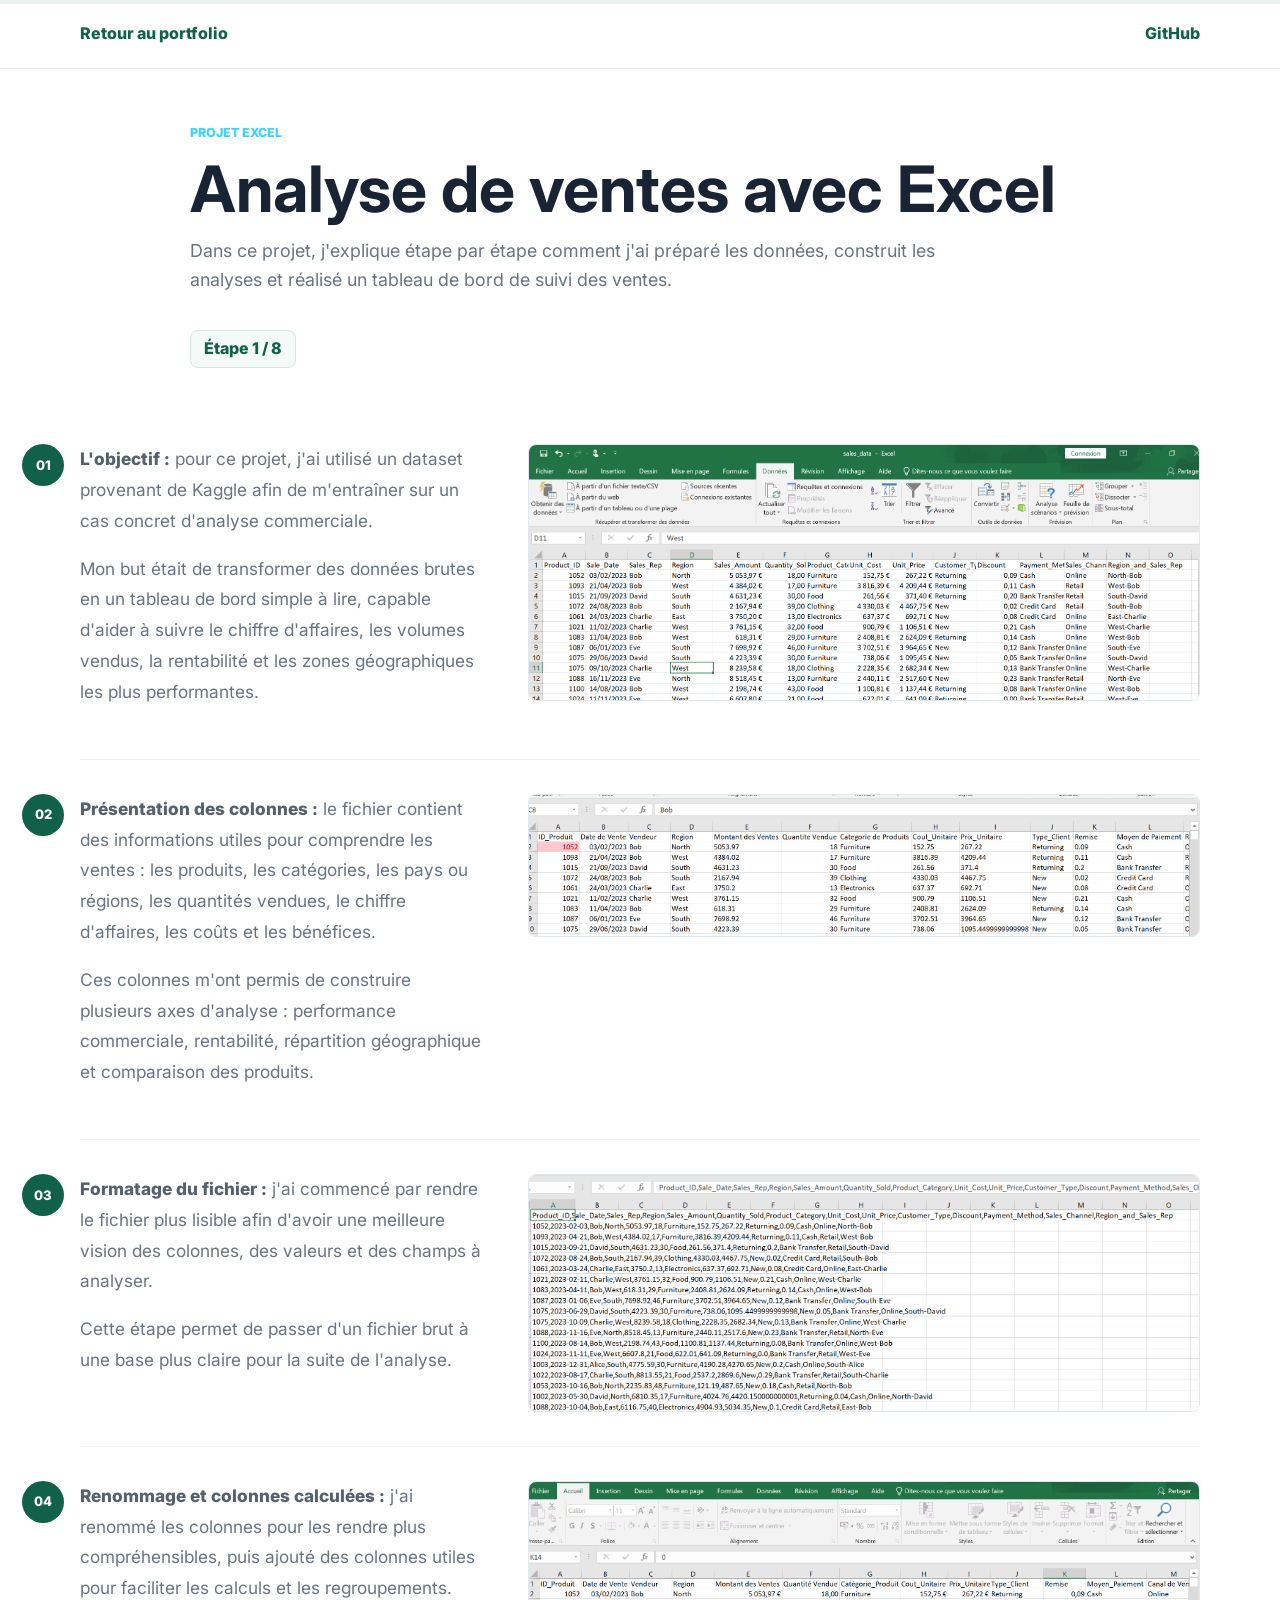
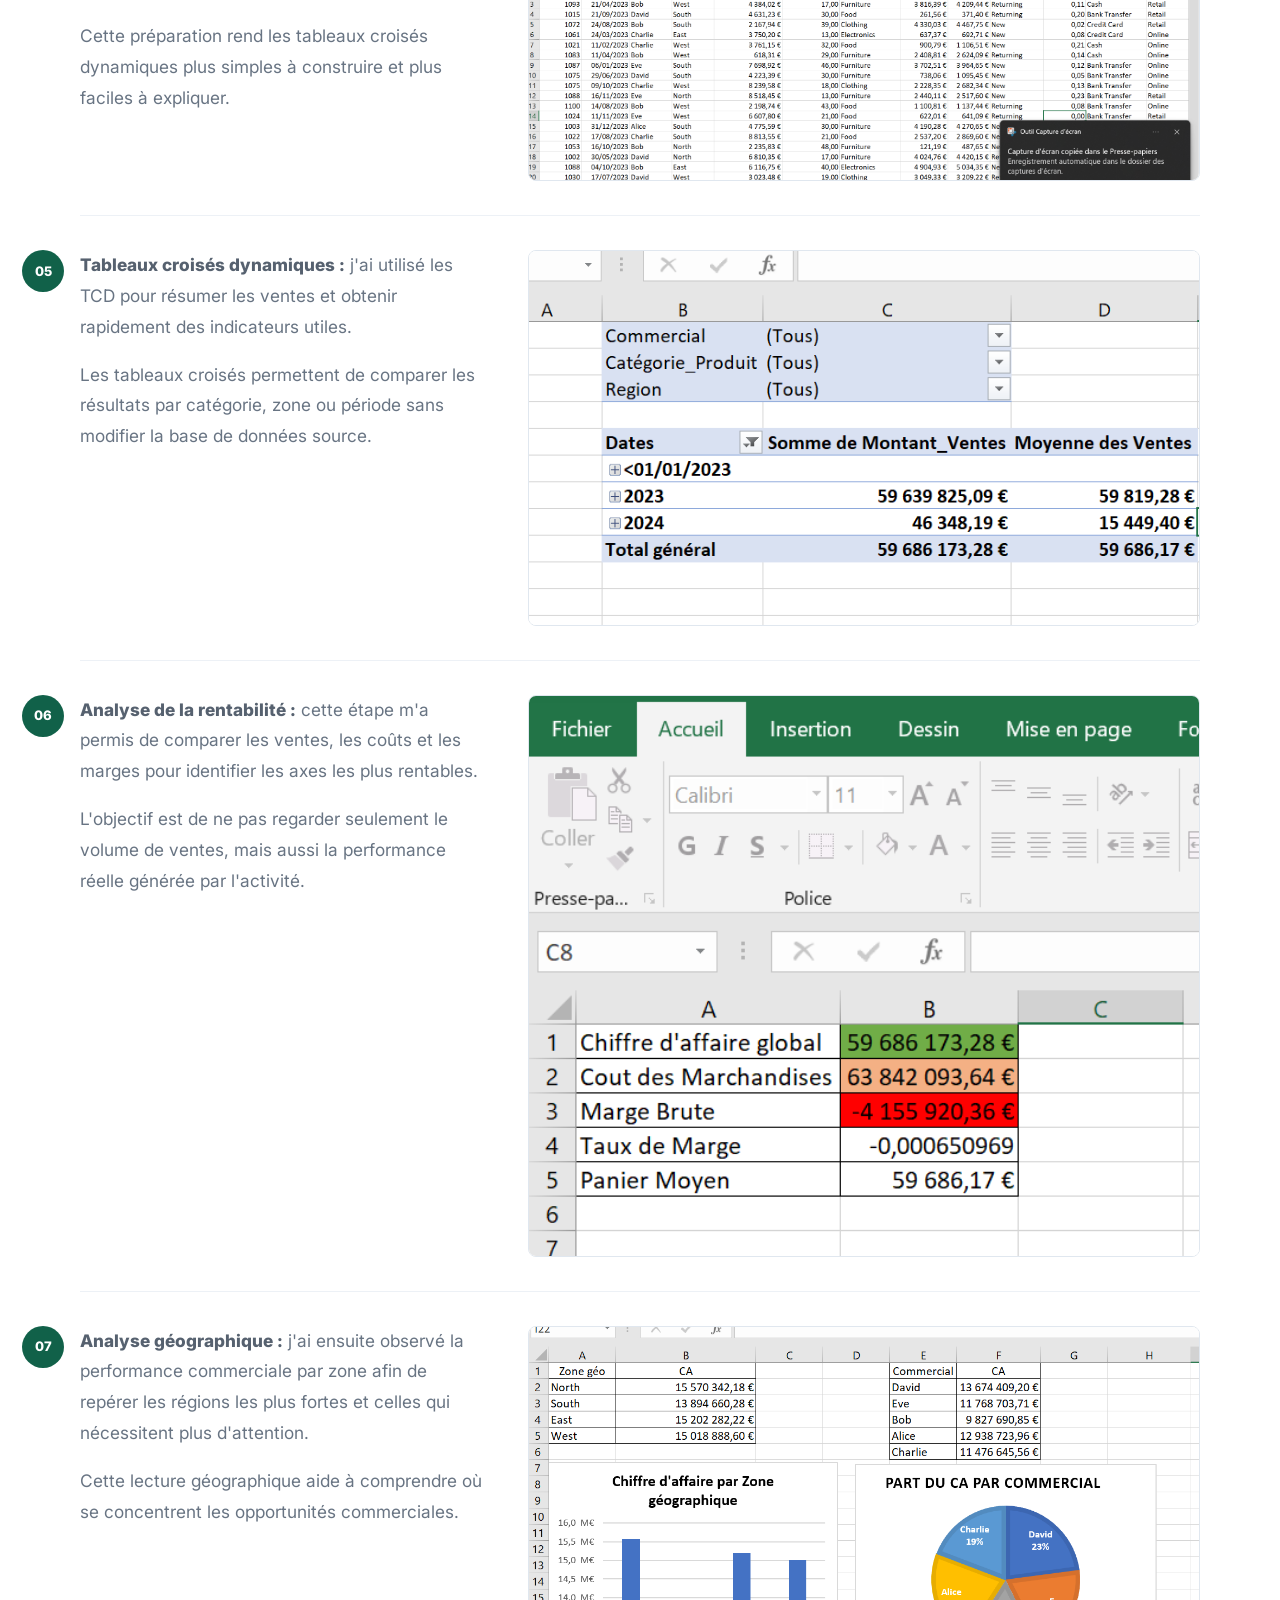
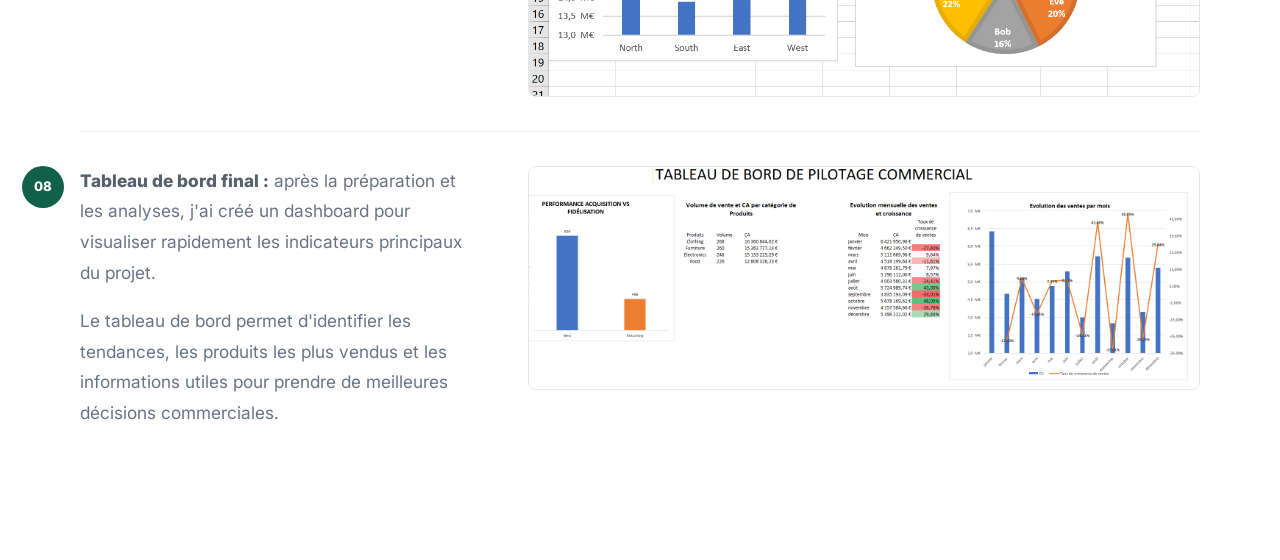
==== commit 191473e6: "Fix ventes Excel project reveal" ====
--- a/projects/ventes-excel/index.html
+++ b/projects/ventes-excel/index.html
@@ -17,6 +17,7 @@
     <link rel="stylesheet" href="../../style.css" />
   </head>
   <body class="simple-case-page">
+    <div class="simple-progress" aria-hidden="true"><span></span></div>
     <header class="simple-case-header">
       <div class="container simple-case-header__inner">
         <a href="../../index.html#projects" class="simple-back-link">Retour au portfolio</a>
@@ -38,6 +39,8 @@
           données, construit les analyses et réalisé un tableau de bord de suivi
           des ventes.
         </p>
+        <div class="simple-step-counter" data-step-counter>Étape 1 / 8</div>
+
       </section>
 
       <section class="container simple-step">
@@ -186,6 +189,9 @@
         </figure>
       </section>
     </main>
+    <script src="../../case-dynamic.js"></script>
   </body>
 </html>
 
+
+
